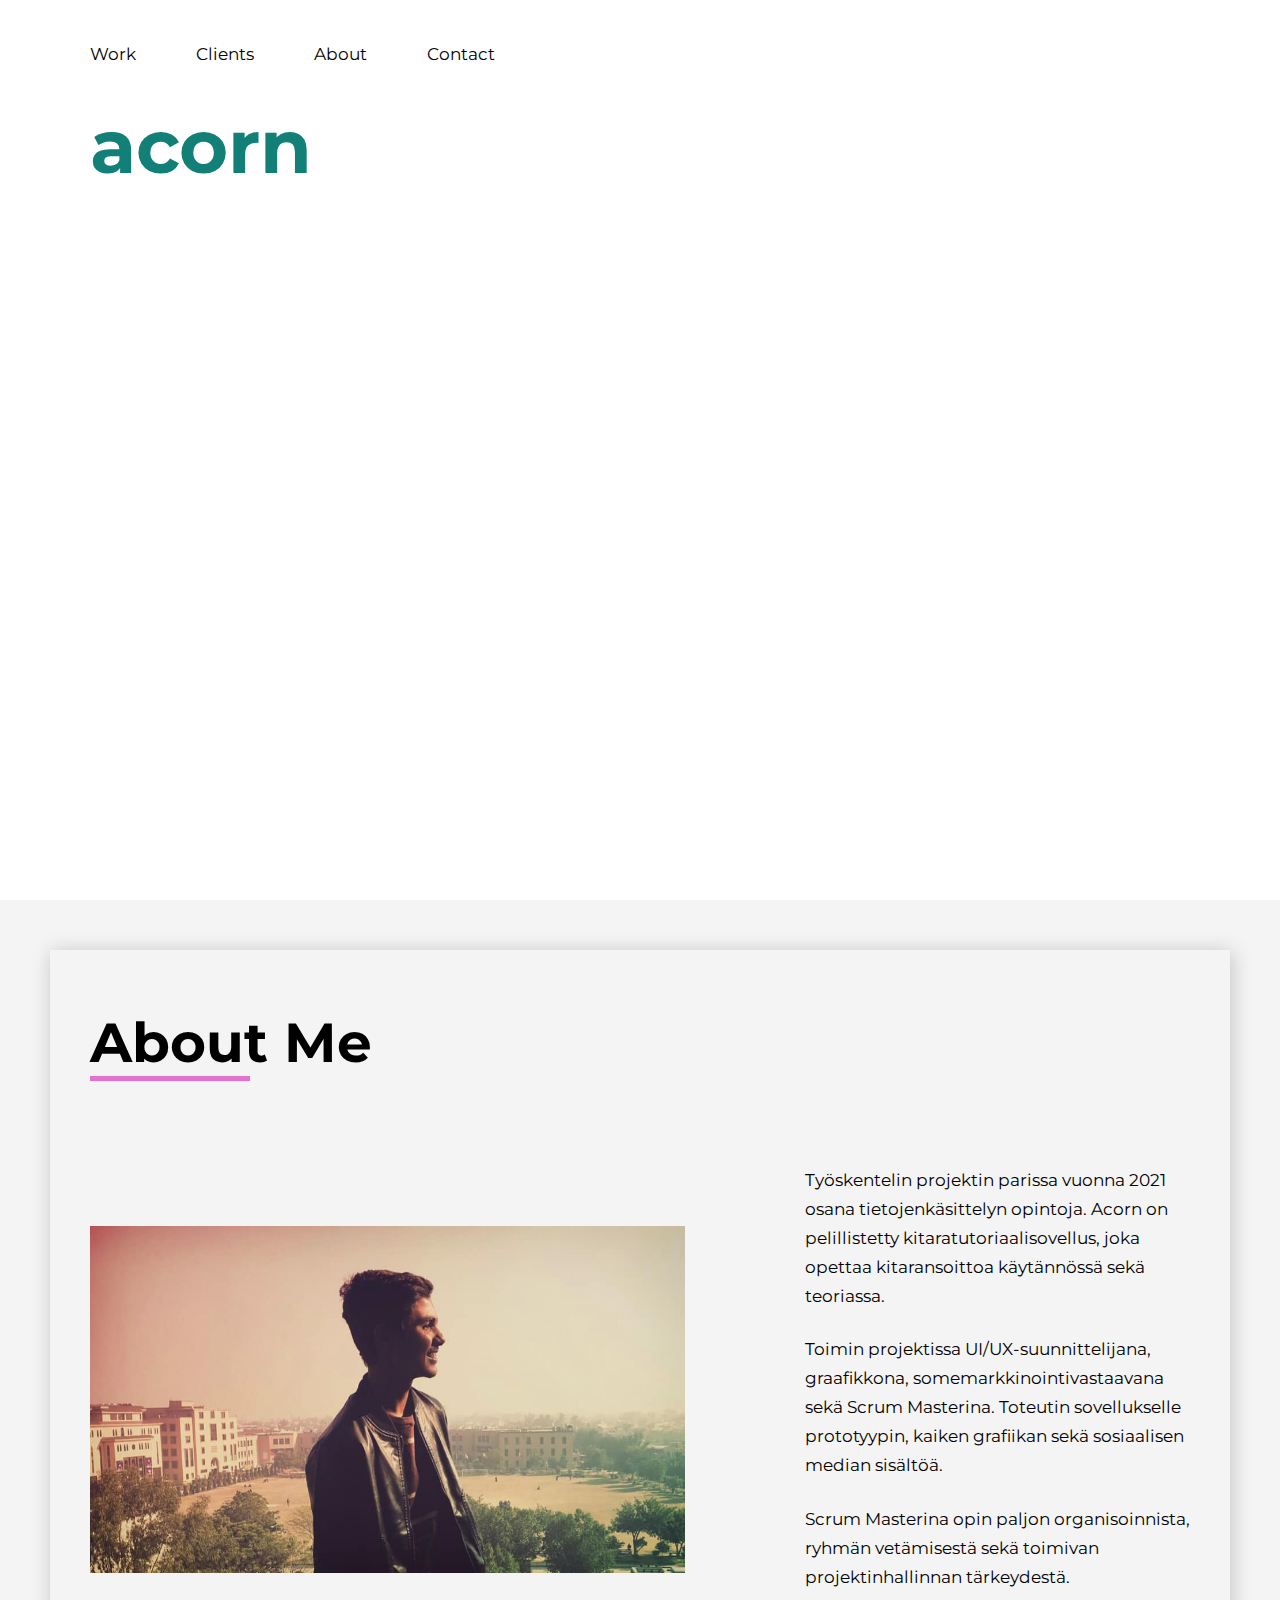
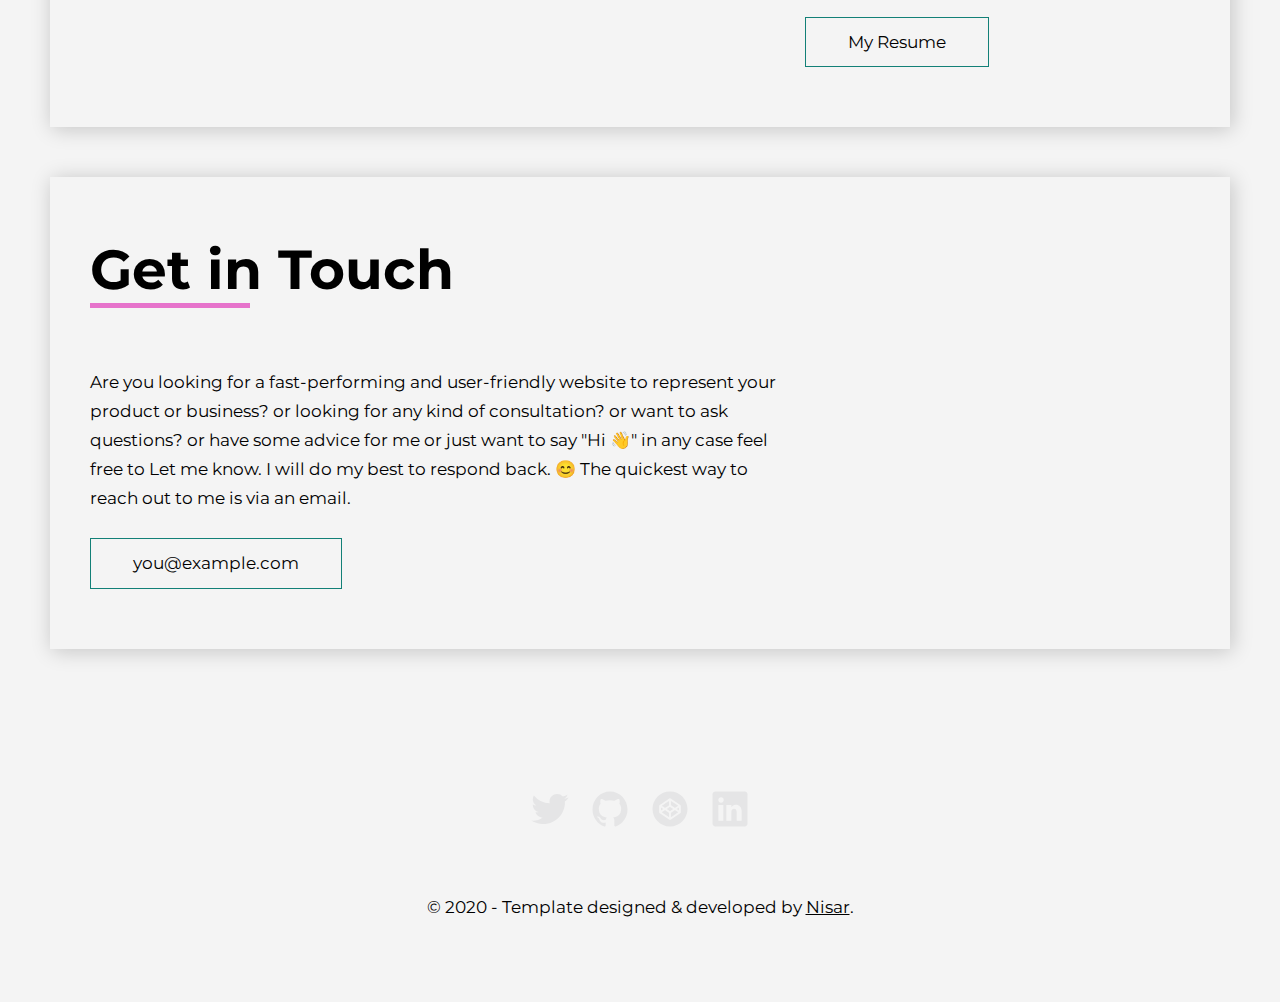
==== acorn.html @ c2f9d748 "portfolio" ====
<!-- 
  Hello 😊.

  This template is designed and developed by Nisar Hassan Naqvi
  for anyone to use for free or customize the way they like.

  Github Repo: https://github.com/nisarhassan12/portfolio-template/
  My Website: https://nisar.dev

  For business & inquires, contact me => syednisarhassan12@gmail.com
-->

<!--
  Follow the instructions written in comments to create your stunning portfolio
-->

<!DOCTYPE html>
<html lang="en">

<head>
  <meta charset="UTF-8" />
  <meta name="viewport" content="width=device-width, initial-scale=1.0" />
  <link rel="shortcut icon" type="image/png" href="./images/favicon.png" />
  <link rel="preconnect" href="https://fonts.googleapis.com">
<link rel="preconnect" href="https://fonts.gstatic.com" crossorigin>
<link href="https://fonts.googleapis.com/css2?family=Montserrat:ital,wght@0,100..900;1,100..900&display=swap" rel="stylesheet">

  <!-- Put your site title here -->
  <title>
    Hanne Lehtinen | ui/ux <br> graphic designer
  </title>

  <meta name="description" content="Add small description of yourslef.">
  <!-- Add some coding keywords below, Ex: (React, CSS etc) -->
  <meta name="keywords" content="Put your name, skills and some coding keywords" />
  <link rel="stylesheet" href="index.css" />
</head>

<body>

  <!-- ***** Header ***** -->

  <header class="header" role="banner" id="top">
    <div class="row">
      <nav class="nav" role="navigation">
        <ul class="nav__items">
          <li class="nav__item"><a href="#work" class="nav__link">Work</a></li>
          <li class="nav__item"><a href="#clients" class="nav__link">Clients</a></li>
          <li class="nav__item">
            <a href="#about" class="nav__link">About</a>
          </li>
          <li class="nav__item">
            <a href="#contact" class="nav__link">Contact</a>
          </li>
        </ul>
      </nav>
    </div>
    <div class="header__text-box row">
      <div class="header__text">
        <h1 class="heading-primary">
          <span>acorn</span>
        </h1>
      </div>
    </div>
  </header>

  <main role="main">
    <!-- ***** About ***** -->

    <section class="about" id="about">
      <div class="row">
        <h2>About Me</h2>
        <div class="about__content">
          <div class="about__text">
            <!-- Replace the below paragraph with info about yourself -->
            <p>Työskentelin projektin parissa vuonna 2021 osana tietojenkäsittelyn opintoja. Acorn on pelillistetty kitaratutoriaalisovellus, joka opettaa kitaransoittoa käytännössä sekä teoriassa. </p>
<p>
  Toimin projektissa UI/UX-suunnittelijana, graafikkona, somemarkkinointivastaavana sekä Scrum Masterina. Toteutin sovellukselle prototyypin, kaiken grafiikan sekä sosiaalisen median sisältöä.

</p>
              <p>
              Scrum Masterina opin paljon organisoinnista, ryhmän vetämisestä sekä toimivan projektinhallinnan tärkeydestä. </p>
            <!-- Provide a link to your resume -->
            <a href="#" class="btn">My Resume</a>
          </div>

          <div class="about__photo-container">
            <!-- Add a nice photo of yourself -->
            <img class="about__photo" src="./images/syed-ali-hussnain.jpg" alt="" />
          </div>
        </div>
      </div>
    </section>
  </main>

  <!-- ***** Contact ***** -->

  <section class="contact" id="contact">
    <div class="row">
      <h2>Get in Touch</h2>
      <div class="contact__info">
        <p>
          Are you looking for a fast-performing and user-friendly website to
          represent your product or business? or looking for any kind of
          consultation? or want to ask questions? or have some advice for me
          or just want to say "Hi 👋" in any case feel free to Let me know. I
          will do my best to respond back. 😊 The quickest way to reach out to
          me is via an email.
        </p>
        <!-- Replace the email with yours -->
        <a href="mailto:you@example.com" class="btn">you@example.com</a>
      </div>
    </div>
  </section>

  <!-- ***** Footer ***** -->

  <footer role="contentinfo" class="footer">
    <div class="row">
      <!-- Update the links to point to your accounts -->
      <ul class="footer__social-links">
        <li class="footer__social-link-item">
          <a href="https://twitter.com/nisarhassan12/" title="Link to Twitter Profile">
            <img src="./images/twitter.svg" class="footer__social-image" alt="Twitter">
          </a>
        </li>
        <li class="footer__social-link-item">
          <a href="https://github.com/nisarhassan12/" title="Link to Github Profile">
            <img src="./images/github.svg" class="footer__social-image" alt="Github">
          </a>
        </li>
        <li class="footer__social-link-item">
          <a href="https://codepen.io/nisar_hassan" title="Link to Codepen Profile">
            <img src="./images/codepen.svg" class="footer__social-image" alt="Codepen">
          </a>
        </li>
        <li class="footer__social-link-item">
          <a href=https://www.linkedin.com/in/nisar-hassan-naqvi-413466199/">
            <img src="./images/linkedin.svg" title="Link to Linkedin Profile" class="footer__social-image" alt="Linkedin">
          </a>
        </li>
      </ul>

      <!-- If you give me some credit by keeping the below paragraph, will be huge for me 😊 Thanks. -->
      <p>
        &copy; 2020 - Template designed & developed by <a href="https://nisar.dev" class="link">Nisar</a>.
      </p>
      <div class="footer__github-buttons">
        <iframe
          src="https://ghbtns.com/github-btn.html?user=nisarhassan12&repo=portfolio-template&type=watch&count=true"
          frameborder="0" scrolling="0" width="170" height="20" title="Watch Portfolio Template on GitHub">
        </iframe>
      </div>
    </div>
  </footer>

  <a href="#top" class="back-to-top" title="Back to Top">
    <img src="./images/arrow-up.svg" alt="Back to Top" class="back-to-top__image"/>
  </a>
  <script src="./index.js"></script>
</body>

</html>
---- index.css ----
/**
 * ---------------------------------------
 *
 * @format
 */

/* ----- Basic Setup ----- */
/* --------------------------------------- */

* {
  margin: 0;
  padding: 0;
  box-sizing: inherit;
}

:root {
  --font-size-small: 1.7em;
  --font-size-normal: 2.2rem;
  --font-size-medium: 2.8rem;
  --font-size-medium-1: 3.6rem;
  --font-size-large: 5.5rem;
  --font-size-huge: 7.5rem;
  --font-stack: "Montserrat", sans-serif;
  --line-height-normal: 1.7;
  --line-height-small: 1.2;
  --black: #000;
  --pink: #e673cb;
  --green: #128077;
  --white: #ffffff;
  --white-1: #f2f2f2da;
  --container-max-width: 1180px;
  --container-normal-width: 800px;
  --container-medium-width: 700px;
  --container-small-width: 500px;
  --gutter-huge: 12rem;
  --gutter-medium: 6rem;
  --gutter-normal: 3rem;
  --gutter-small-1: 2.5rem;
  --gutter-small: 2rem;
  --border-light: 1px solid rgb(36, 35, 35);
}

html {
  font-size: 62.5%; /* (16/10)*100 = 62.5% => 1rem = 10px */
  box-sizing: border-box;
  scroll-behavior: smooth;
}

@media (max-width: 1000px) {
  html {
    font-size: 52%;
  }
}

body {
  font-size: var(--font-size-small);
  font-family: var(--font-stack);
  font-weight: 400;
  color: var(--black);
  line-height: var(--line-height-normal);
  background: var(--white-1);
  overflow-x: hidden;
}

.row {
  max-width: var(--container-max-width);
  margin: 0 auto;
}

section {
  padding: var(--gutter-medium) 0;
  /*  border-bottom: var(--border-light);*/
  margin: 5rem;
  box-shadow: 2px 2px 20px rgba(0, 0, 0, 0.201);
}

img {
  object-fit: contain;
  max-width: 100%;
}

@media (max-width: 1340px) {
  .row {
    max-width: 1100px;
  }
}

@media (max-width: 1240px) {
  .row {
    padding: 0 var(--gutter-medium);
  }
}

@media (max-width: 600px) {
  .row {
    padding: 0 var(--gutter-normal);
  }
  section {
    margin: 0;
  }
}

@media (max-width: 600px) {
  .row {
    padding: 0 var(--gutter-small);
  }
}

/* --------------------------------------- */
/* ----- Headlines and Paragraphs ----- */
/* --------------------------------------- */

h1,
h2,
h3,
h4 {
  font-family: "Montserrat", sans-serif;
  font-weight: 700;
  line-height: var(--line-height-small);
  color: var(--black);
}

.heading-primary {
  line-height: 1;
  font-size: var(--font-size-huge);
  color: var(--green);
}

@media (max-width: 900px) {
  .heading-primary {
    font-size: 6.5rem;
  }
}

h2 {
  font-size: var(--font-size-large);
  margin-bottom: var(--gutter-medium);
}

h2::after {
  content: "";
  display: block;
  height: 5px;
  width: 16rem;
  background: var(--pink);
  margin: 0;
}

h3 {
  font-size: var(--font-size-medium-1);
  margin-bottom: var(--gutter-small);
}

@media (max-width: 500px) {
  .heading-primary {
    font-size: var(--font-size-large);
  }

  h2 {
    font-size: var(--font-size-medium-1);
  }

  h3 {
    font-size: var(--font-size-medium);
  }
}

p {
  margin: var(--gutter-small-1) 0;
}

@media (max-width: 900px) {
  p {
    max-width: var(--container-small-width);
  }
}

/* --------------------------------------- */
/* ----- Buttons and Links ----- */
/* --------------------------------------- */

a {
  color: var(--black);
  font-weight: 400;
  font-family: "Montserrat", sans-serif;
  transition: all 0.2s;
  outline: 2px solid transparent;
}

::-moz-focus-inner {
  border: 0;
}

button:focus,
a:focus {
  outline: 2px solid var(--pink);
}

body:not(.user-is-tabbing) button:focus,
body:not(.user-is-tabbing) a:focus {
  outline: none;
}

.link:hover {
  color: var(--pink);
}

.btn {
  position: relative;
  display: inline-block;
  padding: 1rem 4.2rem;
  text-decoration: none;
  color: inherit;
  border: 1px solid var(--green);
  font-weight: 400;
}

.btn:focus {
  outline: none;
}

.btn::after {
  content: "";
  display: block;
  position: absolute;
  top: 0;
  left: 0;
  right: 100%;
  background: var(--white);
  height: 100%;
  z-index: -1;
  transition: all 0.2s cubic-bezier(1, 0.68, 0.16, 0.9);
}

.btn:hover::after,
.btn:focus::after {
  right: 0;
  background: var(--green);
}

.btn--pink {
  background: var(--green);
  transition: all 0.2s;
}

.btn--pink::after {
  display: none;
}

.btn--pink:hover,
.btn--pink:focus {
  background: transparent;
}

.link__text {
  position: relative;
  display: inline-block;
  padding: 0.6rem;
  color: inherit;
  text-decoration: none;
  border-bottom: 1px solid var(--pink);
  transition: all 0.2s;
}

.link__text::after {
  content: "";
  display: block;
  position: absolute;
  top: 0;
  left: 0;
  right: 100%;
  background: var(--white);
  height: 100%;
  z-index: -1;
  transition: all 0.2s cubic-bezier(1, 0.68, 0.16, 0.9);
}

.link__text:focus {
  outline: none;
}

.link__text:hover::after,
.link__text:focus:after {
  right: 0;
  background: var(--pink);
}

.link__text span {
  padding-left: 1rem;
  font-family: sans-serif;
}

/* ----- Back to Top ----- */

.back-to-top {
  position: fixed;
  bottom: 4rem;
  right: 4rem;
  display: flex;
  justify-content: center;
  align-items: center;
  height: 5.5rem;
  width: 5.5rem;
  background-color: var(--pink);
  border-radius: 50%;
  z-index: 10;
  visibility: hidden;
  transition: all 0.4s;
}

.back-to-top__image {
  height: 70%;
}

@media (max-width: 900px) {
  .back-to-top {
    right: 2rem;
  }
}

@media (max-width: 500px) {
  .back-to-top {
    right: 1rem;
  }
}

/* --------------------------------------- */
/* ----- Navigation ----- */
/* --------------------------------------- */

.nav {
  display: flex;
  justify-content: space-between;
  padding: var(--gutter-normal) 0;
  flex-wrap: wrap;
}

.nav__items {
  display: flex;
  list-style: none;
  justify-content: flex-end;
}

.nav__item:not(:last-child) {
  margin-right: var(--gutter-medium);
}

.nav__logo {
  position: relative;
  display: inline-block;
  padding: 1rem 0;
  text-decoration: none;
  color: inherit;
}

.nav__bold {
  font-weight: 800;
}

@media (max-width: 500px) {
  .nav {
    justify-content: center;
  }
}

@media (max-width: 400px) {
  .nav__item:not(:last-child) {
    margin-right: var(--gutter-normal);
  }
}

@media (max-width: 300px) {
  .nav {
    font-size: var(--font-size-small);
  }
}

.nav__link {
  position: relative;
  display: inline-block;
  padding: 1rem 0;
  text-decoration: none;
  color: inherit;
  transition: all 0.2s;
}

.nav__link::after {
  content: "";
  position: absolute;
  bottom: 0;
  left: 0;
  right: 100%;
  display: inline-block;
  height: 1rem;
  background: var(--white);
  transition: all 0.25s cubic-bezier(1, 0.68, 0.16, 0.9);
}

.nav__link:hover {
  color: var(--pink);
}

.nav__link:hover::after {
  right: 0;
  height: 2px;
  background: var(--pink);
}

/* --------------------------------------- */
/* ----- Header ----- */
/* --------------------------------------- */

.header {
  background: var(--white);
  height: 100vh;
  background-size: cover;
  background-position: center;
  background-attachment: fixed;
}

.hero {
  display: flex;
  align-items: center;
  text-align: right;
}

.hero__text {
  flex: 0 0 60%;
  line-height: var(--line-height-small);
  margin: 0;
}

.hero .title {
  margin: 0;
  font-style: italic;
  font-size: var(--font-size-normal);
}

.hero__text p {
  max-width: 450px;
  justify-self: end;
}

.hero__image-box {
  text-align: center;
  flex: 1;
  margin: 5rem;
  width: 100%;
}

.hero img {
  border-radius: 100%;
  filter: grayscale(50%);
  transition: all 0.8s ease;
}

.hero__image:hover {
  filter: grayscale(20%);
  transform: scale(1.05);
}

.hero__image-box a {
  margin-top: 2rem;
}
@media (max-width: 700px) {
  .hero {
    align-items: flex-end;
    flex-direction: column;
    margin: 6rem auto;
  }
  .hero .hero__image {
    visibility: hidden;
    height: 0;
  }
  .hero .hero__image-box {
    text-align: end;
    margin: 0;
  }
}

/* --------------------------------------- */
/* ----- Projektit ----- */
/* --------------------------------------- */

.project__box {
  display: flex;
  align-items: center;
}

@media (max-width: 900px) {
  .project__box {
    align-items: initial;
    flex-direction: column-reverse;
  }
}

.project__box:not(:last-child) {
  margin-bottom: 15rem;
}

@media (max-width: 500px) {
  .project__box:not(:last-child) {
    margin-bottom: 10rem;
  }
}

.project__links {
  display: flex;
  align-items: center;
}

.project__text {
  flex: 0 0 60%;
}

.project__text .title {
  line-height: var(--line-height-small);
  font-weight: 600;
}

#number {
  color: var(--green);
  font-weight: 600;
}

.project__list {
  /* list-style-type: square; */
  list-style-position: inside;
  margin-bottom: var(--gutter-normal);
}

.project__code {
  display: block;
  height: 3rem;
  margin-left: var(--gutter-normal);
  transition: all 0.3s;
}

.project__image-box {
  margin-bottom: var(--gutter-normal);
  transition: all 0.5s;
}

.project__code:hover,
.project__image-box:hover {
  transform: scale(1.1);
}

@media (min-width: 901px) {
  .project__image-box {
    flex: 1;
    margin: 0 0 0 10rem;
  }
}

@media (max-width: 900px) {
  .project__code {
    height: 4rem;
  }
}

/* --------------------------------------- */
/* ----- School & project ----- */
/* --------------------------------------- */

.design {
  display: flex;
  align-items: center;
  justify-content: center;
}

.timeline {
  width: 90%;
  height: auto;
  max-width: 1000px;
  margin: 0 auto;
  display: flex;
  flex-direction: column;
}

.timeline-content {
  color: var(--black);
  padding: 0rem 2rem;
  transition: 0.4s ease;
  overflow-wrap: break-word !important;
  margin: 0;
  line-height: var(--line-height-small);
}
.timeline .left {
  text-align: end;
}
.timeline-content h3 {
  color: var(--green);
  margin: 1rem 0;
}
.timeline p {
  margin: 0;
}

.timeline .title {
  font-weight: 600;
}

.timeline-component {
  margin: 0px;
}

@media screen and (min-width: 768px) {
  .timeline {
    display: grid;
    grid-template-columns: 1fr 3px 1fr;
  }
  .timeline-middle {
    position: relative;
    background-image: linear-gradient(45deg, var(--pink), #d17191);
    width: 3px;
    height: 100%;
  }
  .main-middle {
    opacity: 0;
  }
  .timeline-circle {
    position: absolute;
    top: 0;
    left: 50%;
    width: 15px;
    height: 15px;
    border-radius: 50%;
    background-image: linear-gradient(45deg, var(--pink), #d17191);
    -webkit-transform: translateX(-50%);
    transform: translateX(-50%);
  }
}

/* --------------------------------------- */
/* ----- Clients ----- */
/* --------------------------------------- */

.client__logos {
  display: flex;
  justify-content: space-between;
  filter: invert(100%) grayscale(100%) opacity(0.8);
}

.client__logo {
  height: 6.5rem;
  max-width: 18rem;
}

@media (max-width: 1240px) {
  .client__logos {
    overflow-x: scroll;
    padding: var(--gutter-normal);
  }

  .client__logo:not(:last-of-type) {
    margin-right: var(--gutter-medium);
  }
}

/* --------------------------------------- */
/* ----- About ----- */
/* --------------------------------------- */

.about__content {
  display: flex;
  flex-direction: row-reverse;
  align-items: center;
}

@media (max-width: 900px) {
  .about__content {
    flex-direction: column-reverse;
    align-items: initial;
  }
}

.about__photo-container {
  margin-bottom: var(--gutter-normal);
}

@media (min-width: 901px) {
  .about__text {
    flex: 0 0 35%;
  }

  .about__photo-container {
    flex: 1;
    margin: 0 var(--gutter-huge) 0 0;
  }
}

/* --------------------------------------- */
/* ----- Contact ----- */
/* --------------------------------------- */

.contact__info {
  max-width: var(--container-medium-width);
}

/* --------------------------------------- */
/* ----- Footer ----- */
/* --------------------------------------- */

.footer {
  text-align: center;
  padding: var(--gutter-medium) 0 var(--gutter-normal);
}

.footer__social-links {
  display: flex;
  justify-content: center;
  padding: var(--gutter-normal) 0;
  list-style: none;
}

.footer__social-link-item:not(:last-of-type) {
  margin-right: var(--gutter-small);
}

.footer__social-image {
  height: 4rem;
}

.footer__github-buttons {
  display: flex;
  justify-content: center;
}

.footer__github-buttons iframe {
  height: 2.5rem;
  width: 84px;
  transform: translateY(3px);
}

@media (max-width: 500px) {
  .footer {
    padding: var(--gutter-medium) 0;
  }
}
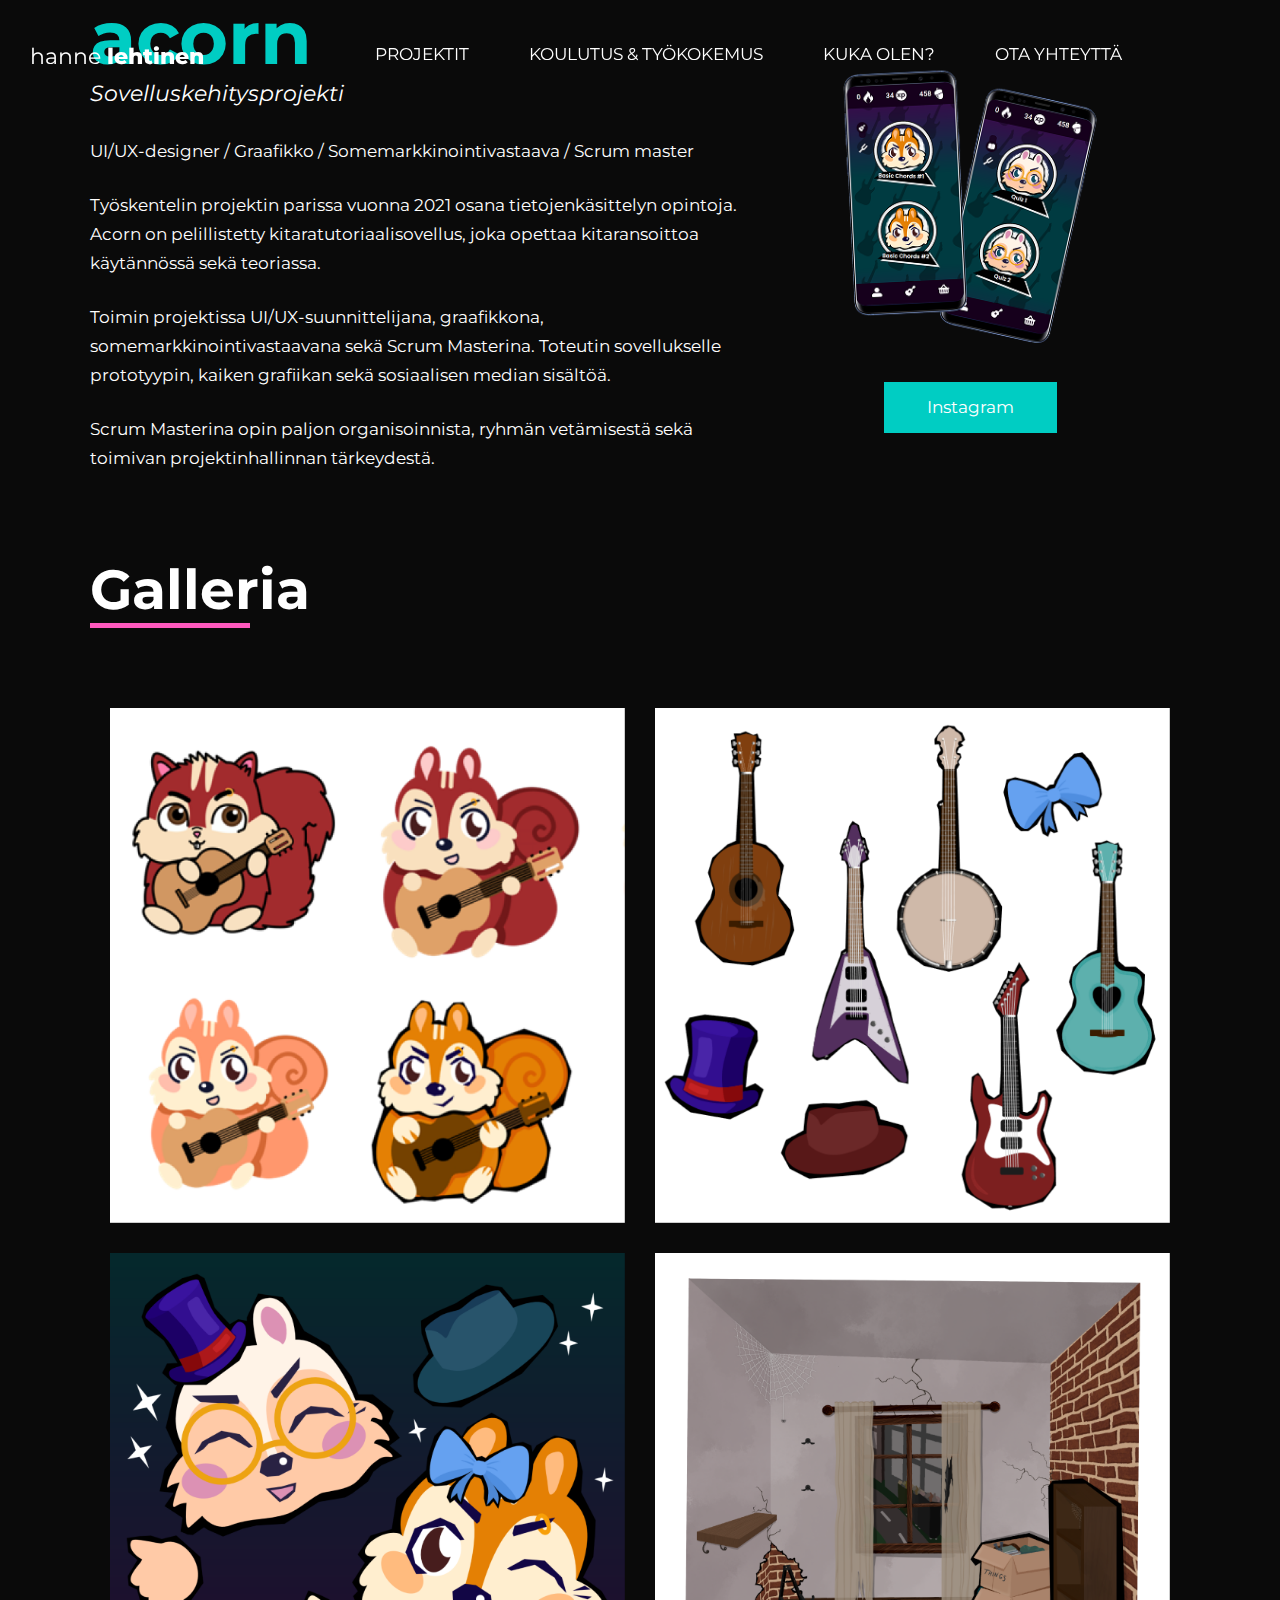
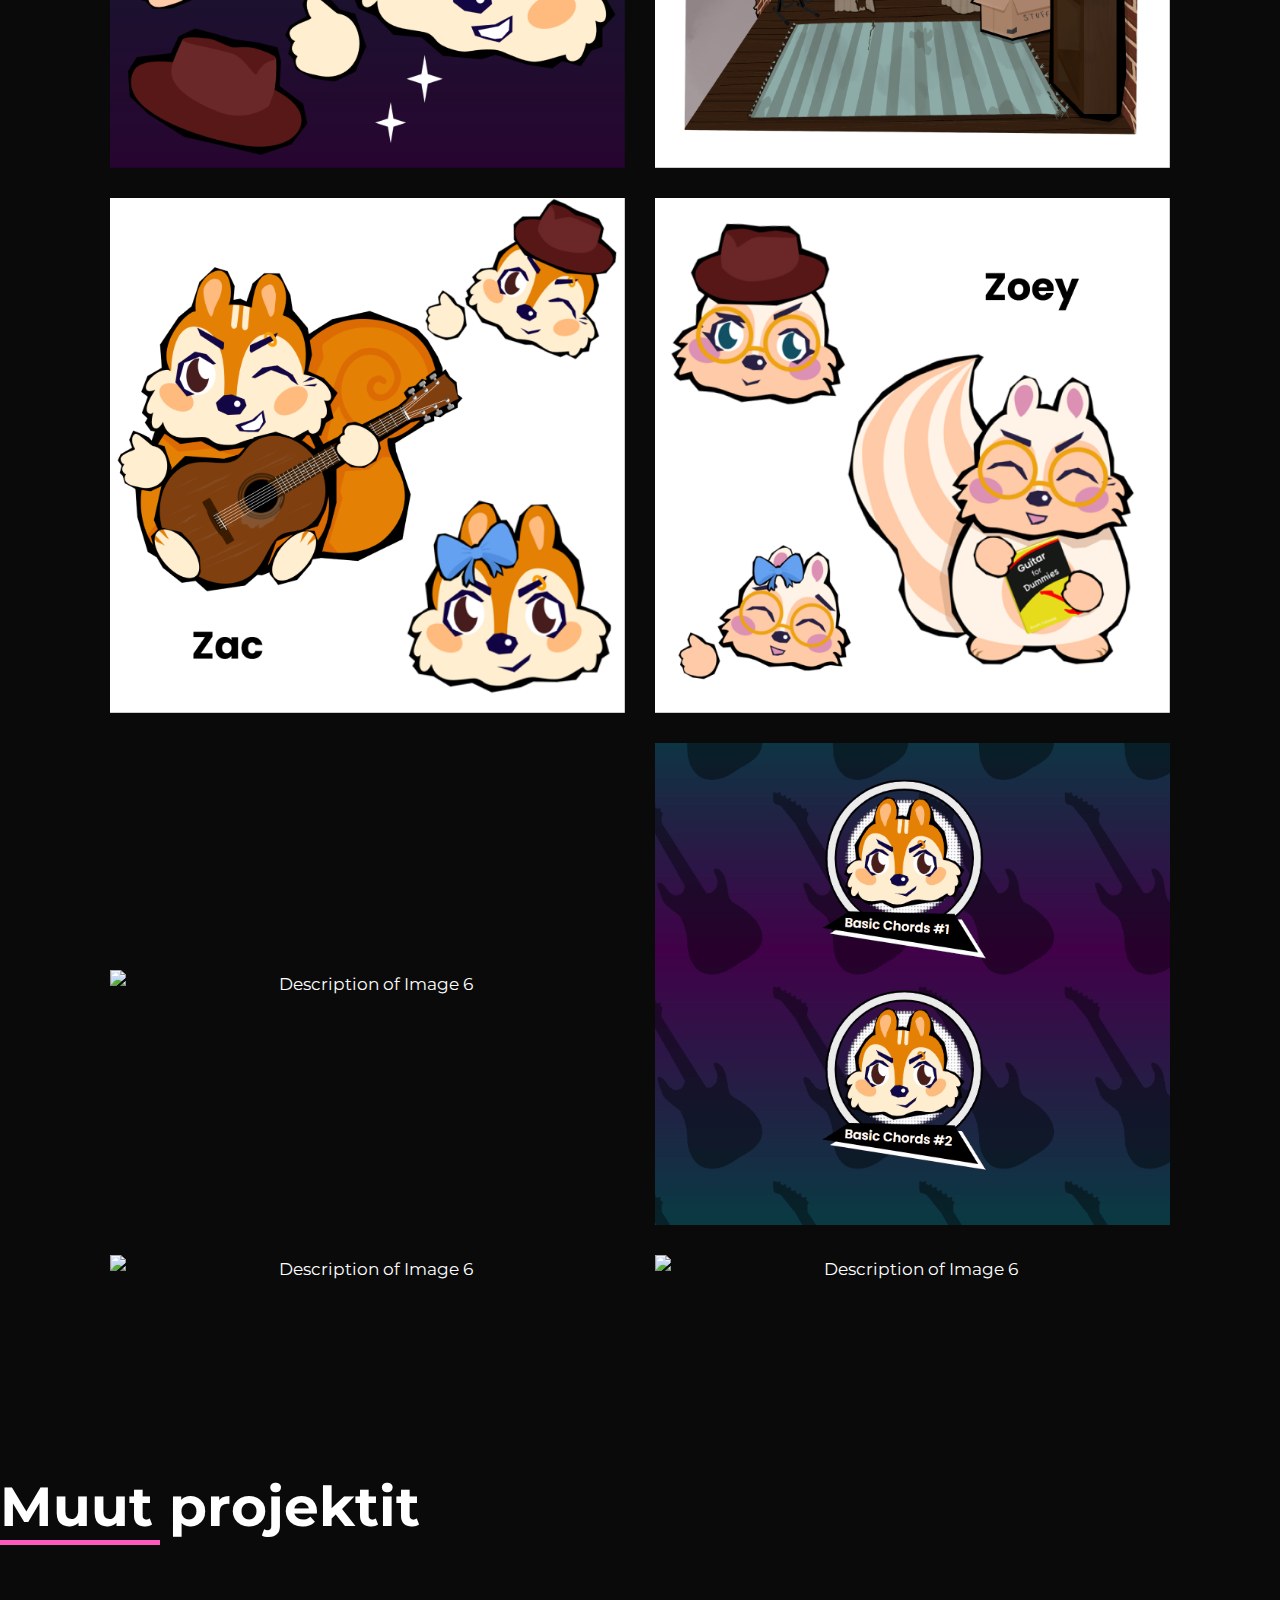
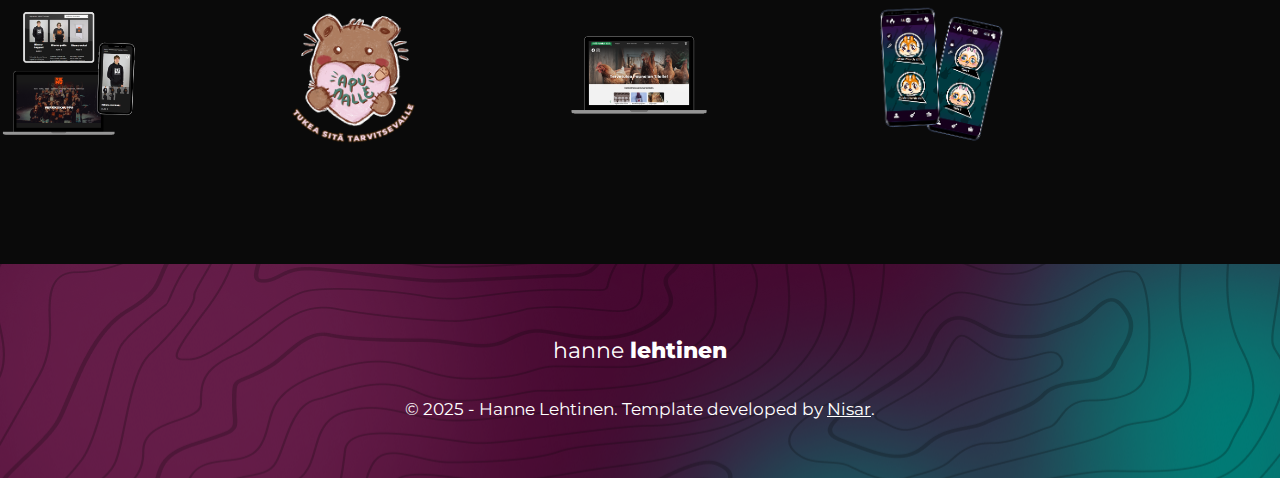
==== commit 1482389e: "messed up navi" ====
--- a/acorn.html
+++ b/acorn.html
@@ -1,19 +1,3 @@
-<!-- 
-  Hello 😊.
-
-  This template is designed and developed by Nisar Hassan Naqvi
-  for anyone to use for free or customize the way they like.
-
-  Github Repo: https://github.com/nisarhassan12/portfolio-template/
-  My Website: https://nisar.dev
-
-  For business & inquires, contact me => syednisarhassan12@gmail.com
--->
-
-<!--
-  Follow the instructions written in comments to create your stunning portfolio
--->
-
 <!DOCTYPE html>
 <html lang="en">
 
@@ -22,12 +6,12 @@
   <meta name="viewport" content="width=device-width, initial-scale=1.0" />
   <link rel="shortcut icon" type="image/png" href="./images/favicon.png" />
   <link rel="preconnect" href="https://fonts.googleapis.com">
-<link rel="preconnect" href="https://fonts.gstatic.com" crossorigin>
-<link href="https://fonts.googleapis.com/css2?family=Montserrat:ital,wght@0,100..900;1,100..900&display=swap" rel="stylesheet">
+  <link rel="preconnect" href="https://fonts.gstatic.com" crossorigin>
+  <link href="https://fonts.googleapis.com/css2?family=Montserrat:ital,wght@0,100..900;1,100..900&display=swap"
+    rel="stylesheet">
 
-  <!-- Put your site title here -->
   <title>
-    Hanne Lehtinen | ui/ux <br> graphic designer
+    Hanne Lehtinen | Designer
   </title>
 
   <meta name="description" content="Add small description of yourslef.">
@@ -39,123 +23,105 @@
 <body>
 
   <!-- ***** Header ***** -->
+  <header class="header" role="banner" id="top">
+    <nav class="nav" role="navigation">
+      <a href="/index.html" class="nav__logo">hanne <span class="nav__bold">lehtinen</span></a>
+      <ul class="nav__items">
+        <li class="nav__item"><a href="/#projektit" class="nav__link">Projektit</a></li>
+        <li class="nav__item"><a href="/#koulutustyökokemus" class="nav__link">Koulutus & Työkokemus</a></li>
+        <li class="nav__item"><a href="/#about" class="nav__link">Kuka olen?</a></li>
+        <li class="nav__item"><a href="/#contact" class="nav__link">Ota yhteyttä</a></li>
+      </ul>
 
-  <header class="header" role="banner" id="top">
-    <div class="row">
-      <nav class="nav" role="navigation">
-        <ul class="nav__items">
-          <li class="nav__item"><a href="#work" class="nav__link">Work</a></li>
-          <li class="nav__item"><a href="#clients" class="nav__link">Clients</a></li>
-          <li class="nav__item">
-            <a href="#about" class="nav__link">About</a>
-          </li>
-          <li class="nav__item">
-            <a href="#contact" class="nav__link">Contact</a>
-          </li>
-        </ul>
-      </nav>
-    </div>
-    <div class="header__text-box row">
-      <div class="header__text">
-        <h1 class="heading-primary">
-          <span>acorn</span>
-        </h1>
+    </nav>
+       <div class="row">
+      <div class="hero">
+        <div class="project__page">
+          <h1 class="heading-primary">
+            acorn
+          </h1>
+          <p class="title">Sovelluskehitysprojekti</p>
+          <p> UI/UX-designer / Graafikko / Somemarkkinointivastaava / Scrum master
+          </p>
+          <p>
+            Työskentelin projektin parissa vuonna 2021 osana tietojenkäsittelyn opintoja. Acorn on pelillistetty kitaratutoriaalisovellus, joka opettaa kitaransoittoa käytännössä sekä teoriassa. </p> <p>
+Toimin projektissa UI/UX-suunnittelijana, graafikkona, somemarkkinointivastaavana sekä Scrum Masterina. Toteutin sovellukselle prototyypin, kaiken grafiikan sekä sosiaalisen median sisältöä. </p> <p>
+Scrum Masterina opin paljon organisoinnista, ryhmän vetämisestä sekä toimivan projektinhallinnan tärkeydestä.
+            </p>
+          </p>
+        </div>
+
+        <div class="hero__image-box">
+          <img src="./images/acorn.png" class="hero__image" alt="hanne lehtinen" />
+          <a href="https://www.instagram.com/acorn_tc/" class="btn btn--pink">Instagram</a>
+        </div>
       </div>
-    </div>
   </header>
 
-  <main role="main">
-    <!-- ***** About ***** -->
+  <section class="row">
+  <h2>Galleria</h2>
+    <div class="gallery">
+      <img src="../images/projektit/acorn_evoluutio.png" alt="Description of Image 1" class="gallery-item">
+      <img src="../images/projektit/acorn_items.png" alt="Description of Image 2" class="gallery-item">
+      <img src="../images/projektit/acorn_kuva.png" alt="Description of Image 3" class="gallery-item">
+      <img src="../images/projektit/acorn_treenikämppä.png" alt="Description of Image 4" class="gallery-item">
+      <img src="../images/projektit/zac_acorn.png" alt="Description of Image 5" class="gallery-item">
+      <img src="../images/projektit/zoey_acorn.png" alt="Description of Image 6" class="gallery-item">
+      <img src="images/projektit/f77dd7_0966142c312342219686e00fd9ad509f~mv2.gif" alt="Description of Image 6" class="gallery-item">
+      <img src="images/projektit/f77dd7_9d88d7adde714a078cfa823b61c14d85~mv2.gif" alt="Description of Image 6" class="gallery-item">
+      <img src="images/projektit/f77dd7_d3106f875c5c452ca68cef33a309909b~mv2.gif" alt="Description of Image 6" class="gallery-item">
+      <img src="images/projektit/f77dd7_f1fda0690eb041769f5d2dd130af02f3~mv2.gif" alt="Description of Image 6" class="gallery-item">
+  </div>
 
-    <section class="about" id="about">
-      <div class="row">
-        <h2>About Me</h2>
-        <div class="about__content">
-          <div class="about__text">
-            <!-- Replace the below paragraph with info about yourself -->
-            <p>Työskentelin projektin parissa vuonna 2021 osana tietojenkäsittelyn opintoja. Acorn on pelillistetty kitaratutoriaalisovellus, joka opettaa kitaransoittoa käytännössä sekä teoriassa. </p>
-<p>
-  Toimin projektissa UI/UX-suunnittelijana, graafikkona, somemarkkinointivastaavana sekä Scrum Masterina. Toteutin sovellukselle prototyypin, kaiken grafiikan sekä sosiaalisen median sisältöä.
+  <div id="lightbox" class="lightbox">
+      <div class="arrow left-arrow">&#10094</div>
+<div class="arrow right-arrow">&#10095</div>
+      <span class="close">&times;</span>
+      <div class="lightbox-inner">
+             <img class="lightbox-content" id="lightbox-img">
+      <div id="caption"></div> 
+      </div>
 
-</p>
-              <p>
-              Scrum Masterina opin paljon organisoinnista, ryhmän vetämisestä sekä toimivan projektinhallinnan tärkeydestä. </p>
-            <!-- Provide a link to your resume -->
-            <a href="#" class="btn">My Resume</a>
-          </div>
-
-          <div class="about__photo-container">
-            <!-- Add a nice photo of yourself -->
-            <img class="about__photo" src="./images/syed-ali-hussnain.jpg" alt="" />
-          </div>
-        </div>
-      </div>
-    </section>
-  </main>
-
-  <!-- ***** Contact ***** -->
-
-  <section class="contact" id="contact">
-    <div class="row">
-      <h2>Get in Touch</h2>
-      <div class="contact__info">
-        <p>
-          Are you looking for a fast-performing and user-friendly website to
-          represent your product or business? or looking for any kind of
-          consultation? or want to ask questions? or have some advice for me
-          or just want to say "Hi 👋" in any case feel free to Let me know. I
-          will do my best to respond back. 😊 The quickest way to reach out to
-          me is via an email.
-        </p>
-        <!-- Replace the email with yours -->
-        <a href="mailto:you@example.com" class="btn">you@example.com</a>
-      </div>
     </div>
   </section>
+
+        <!-- ***** Muut projektit ***** -->
+
+        <section class="other__projects" id="other__project">
+          <div class="row">
+            <h2>Muut projektit</h2>
+            <div class="project__logos">
+              <!-- Add logos of the projects or companies you'have projected with. -->
+               <a href="/riemuverkkokauppa.html">              <img src="./images/riemuverkkokauppa.png" class="project__logo" alt="Company 2" />
+               </a>
+               <a href="/apunalle.html">              
+                <img src="./images/apunalle.png" class="project__logo" alt="Company 3" />
+               </a>
+               <a href="/paunolantila.html">
+              <img src="./images/paunolantila.png" class="project__logo" alt="Company 1" />
+               </a>
+               <a href="/acorn.html">
+                <img src="./images/acorn.png" class="project__logo" alt="Company 1" />
+              </a>
+            </div>
+          </div>
+        </section>
+
 
   <!-- ***** Footer ***** -->
 
   <footer role="contentinfo" class="footer">
     <div class="row">
-      <!-- Update the links to point to your accounts -->
-      <ul class="footer__social-links">
-        <li class="footer__social-link-item">
-          <a href="https://twitter.com/nisarhassan12/" title="Link to Twitter Profile">
-            <img src="./images/twitter.svg" class="footer__social-image" alt="Twitter">
-          </a>
-        </li>
-        <li class="footer__social-link-item">
-          <a href="https://github.com/nisarhassan12/" title="Link to Github Profile">
-            <img src="./images/github.svg" class="footer__social-image" alt="Github">
-          </a>
-        </li>
-        <li class="footer__social-link-item">
-          <a href="https://codepen.io/nisar_hassan" title="Link to Codepen Profile">
-            <img src="./images/codepen.svg" class="footer__social-image" alt="Codepen">
-          </a>
-        </li>
-        <li class="footer__social-link-item">
-          <a href=https://www.linkedin.com/in/nisar-hassan-naqvi-413466199/">
-            <img src="./images/linkedin.svg" title="Link to Linkedin Profile" class="footer__social-image" alt="Linkedin">
-          </a>
-        </li>
-      </ul>
-
+        <a href="index.html" class="nav__logo">hanne <span class="nav__bold">lehtinen</span></a>
       <!-- If you give me some credit by keeping the below paragraph, will be huge for me 😊 Thanks. -->
       <p>
-        &copy; 2020 - Template designed & developed by <a href="https://nisar.dev" class="link">Nisar</a>.
+        &copy; 2025 - Hanne Lehtinen. Template developed by <a href="https://nisar.dev" class="link">Nisar</a>.
       </p>
-      <div class="footer__github-buttons">
-        <iframe
-          src="https://ghbtns.com/github-btn.html?user=nisarhassan12&repo=portfolio-template&type=watch&count=true"
-          frameborder="0" scrolling="0" width="170" height="20" title="Watch Portfolio Template on GitHub">
-        </iframe>
-      </div>
     </div>
   </footer>
 
   <a href="#top" class="back-to-top" title="Back to Top">
-    <img src="./images/arrow-up.svg" alt="Back to Top" class="back-to-top__image"/>
+    <img src="./images/arrow-up.svg" alt="Back to Top" class="back-to-top__image" />
   </a>
   <script src="./index.js"></script>
 </body>
--- a/index.css
+++ b/index.css
@@ -23,9 +23,10 @@
   --font-stack: "Montserrat", sans-serif;
   --line-height-normal: 1.7;
   --line-height-small: 1.2;
-  --black: #000;
-  --pink: #e673cb;
-  --green: #128077;
+  --black: #0a0a0a;
+  --pink: #fe59bd;
+  --green: #00cdc3;
+  --yellow: #bfff00;
   --white: #ffffff;
   --white-1: #f2f2f2da;
   --container-max-width: 1180px;
@@ -56,9 +57,9 @@
   font-size: var(--font-size-small);
   font-family: var(--font-stack);
   font-weight: 400;
-  color: var(--black);
+  color: var(--white);
   line-height: var(--line-height-normal);
-  background: var(--white-1);
+  background: var(--black);
   overflow-x: hidden;
 }
 
@@ -70,8 +71,9 @@
 section {
   padding: var(--gutter-medium) 0;
   /*  border-bottom: var(--border-light);*/
-  margin: 5rem;
-  box-shadow: 2px 2px 20px rgba(0, 0, 0, 0.201);
+  margin: 5rem 0;
+  z-index: -2;
+  /* box-shadow: 2px 2px 20px rgba(0, 0, 0, 0.201); */
 }
 
 img {
@@ -117,7 +119,7 @@
   font-family: "Montserrat", sans-serif;
   font-weight: 700;
   line-height: var(--line-height-small);
-  color: var(--black);
+  color: var(--white);
 }
 
 .heading-primary {
@@ -180,7 +182,7 @@
 /* --------------------------------------- */
 
 a {
-  color: var(--black);
+  color: var(--white);
   font-weight: 400;
   font-family: "Montserrat", sans-serif;
   transition: all 0.2s;
@@ -330,49 +332,47 @@
 
 .nav {
   display: flex;
+  flex-wrap: wrap;
   justify-content: space-between;
-  padding: var(--gutter-normal) 0;
-  flex-wrap: wrap;
+  padding: var(--gutter-normal);
+  margin-bottom: var(--gutter-huge);
+}
+
+/* TESTI NAV */
+
+nav {
+  position: fixed;
+  width: 90%;
+  display: flex;
+  justify-content: space-between;
+  z-index: 2;
+  margin-bottom: var(--gutter-huge);
+  padding: var(--gutter-normal);
 }
 
 .nav__items {
   display: flex;
   list-style: none;
   justify-content: flex-end;
+  text-transform: uppercase;
 }
 
 .nav__item:not(:last-child) {
-  margin-right: var(--gutter-medium);
+  margin-right: var(--gutter-small);
 }
 
 .nav__logo {
   position: relative;
   display: inline-block;
-  padding: 1rem 0;
+  padding-top: 0.8rem;
   text-decoration: none;
   color: inherit;
+  font-size: var(--font-size-normal);
+  line-height: var(--line-height-normal);
 }
 
 .nav__bold {
   font-weight: 800;
-}
-
-@media (max-width: 500px) {
-  .nav {
-    justify-content: center;
-  }
-}
-
-@media (max-width: 400px) {
-  .nav__item:not(:last-child) {
-    margin-right: var(--gutter-normal);
-  }
-}
-
-@media (max-width: 300px) {
-  .nav {
-    font-size: var(--font-size-small);
-  }
 }
 
 .nav__link {
@@ -406,16 +406,225 @@
   background: var(--pink);
 }
 
+.navig {
+  display: flex;
+  justify-content: space-around;
+  width: 70%;
+  list-style-type: none;
+}
+
+.navig a {
+  color: var(--black);
+  text-align: center;
+  padding: 5px;
+  text-transform: uppercase;
+}
+
+.navig.nav__item:not(:last-child) {
+  margin-right: 0px;
+}
+
+.onsite {
+  font-weight: bolder;
+}
+
+.navig a:hover {
+  color: gray;
+}
+
+.navig a:active {
+  color: rgb(90, 90, 90);
+}
+
+.burger {
+  display: none;
+  cursor: pointer;
+}
+
+.burger div {
+  width: 25px;
+  height: 3px;
+  background: var(--white);
+  margin: 5px;
+  border-radius: 5px;
+}
+
+@media only screen and (max-width: 830px) {
+  .nav {
+    display: none;
+  }
+  .navig {
+    position: absolute;
+    right: 0px;
+    height: 60vh;
+    top: -60vh;
+    background-color: var(--white);
+    flex-direction: column;
+    align-items: center;
+    width: 100%;
+    transform: translateY(0%);
+    transition: transform 0.3s ease-in-out;
+  }
+  .navig li {
+    opacity: 100%;
+  }
+  .burger {
+    display: block;
+  }
+  .nav-active {
+    transform: translateY(100%);
+    margin-top: 60px;
+    box-shadow: 0 4px 2px -2px rgba(0, 0, 0, 0.2);
+  }
+}
+
+nav {
+  position: fixed;
+  width: 90%;
+  display: flex;
+  justify-content: space-between;
+  z-index: 2;
+  margin-bottom: var(--gutter-huge);
+  padding: var(--gutter-normal);
+}
+
+.nav__items {
+  display: flex;
+  list-style: none;
+  justify-content: flex-end;
+  text-transform: uppercase;
+}
+
+.nav__item:not(:last-child) {
+  margin-right: var(--gutter-medium);
+}
+
+.nav__logo {
+  position: relative;
+  display: inline-block;
+  padding-top: 0.8rem;
+  text-decoration: none;
+  color: inherit;
+  font-size: var(--font-size-normal);
+  line-height: var(--line-height-normal);
+}
+
+.nav__bold {
+  font-weight: 800;
+}
+
+.nav__link {
+  position: relative;
+  display: inline-block;
+  padding: 1rem 0;
+  text-decoration: none;
+  color: inherit;
+  transition: all 0.2s;
+}
+
+.nav__link::after {
+  content: "";
+  position: absolute;
+  bottom: 0;
+  left: 0;
+  right: 100%;
+  display: inline-block;
+  height: 1rem;
+  background: var(--white);
+  transition: all 0.25s cubic-bezier(1, 0.68, 0.16, 0.9);
+}
+
+.nav__link:hover {
+  color: var(--pink);
+}
+
+.nav__link:hover::after {
+  right: 0;
+  height: 2px;
+  background: var(--pink);
+}
+
+.navig {
+  display: flex;
+  justify-content: space-around;
+  width: 70%;
+  list-style-type: none;
+}
+
+.navig a {
+  color: black;
+  text-align: center;
+  padding: 5px;
+  text-transform: uppercase;
+}
+
+.navig.nav__item:not(:last-child) {
+  margin-right: 0px;
+}
+
+.onsite {
+  font-weight: bolder;
+}
+
+.navig a:hover {
+  color: gray;
+}
+
+.navig a:active {
+  color: rgb(90, 90, 90);
+}
+
+.burger {
+  display: none;
+  cursor: pointer;
+}
+
+.burger div {
+  width: 25px;
+  height: 3px;
+  background: var(--white);
+  margin: 5px;
+  border-radius: 5px;
+}
+
+@media only screen and (max-width: 830px) {
+  .nav {
+    display: none;
+  }
+  .navig {
+    position: absolute;
+    right: 0px;
+    height: 60vh;
+    top: -60vh;
+    background-color: var(--white);
+    flex-direction: column;
+    align-items: center;
+    width: 100%;
+    transform: translateY(0%);
+    transition: transform 0.3s ease-in-out;
+  }
+  .navig li {
+    opacity: 100%;
+  }
+  .burger {
+    display: block;
+  }
+  .nav-active {
+    transform: translateY(100%);
+    margin-top: 60px;
+    box-shadow: 0 4px 2px -2px rgba(0, 0, 0, 0.2);
+  }
+}
+
 /* --------------------------------------- */
 /* ----- Header ----- */
 /* --------------------------------------- */
 
-.header {
-  background: var(--white);
-  height: 100vh;
+.header__main {
+  background: url("images/header.png");
   background-size: cover;
-  background-position: center;
-  background-attachment: fixed;
+  background-position: bottom;
+  height: 110vh;
 }
 
 .hero {
@@ -449,14 +658,7 @@
 }
 
 .hero img {
-  border-radius: 100%;
-  filter: grayscale(50%);
-  transition: all 0.8s ease;
-}
-
-.hero__image:hover {
-  filter: grayscale(20%);
-  transform: scale(1.05);
+  border-radius: 10%;
 }
 
 .hero__image-box a {
@@ -507,6 +709,7 @@
 .project__links {
   display: flex;
   align-items: center;
+  gap: 5rem;
 }
 
 .project__text {
@@ -559,14 +762,50 @@
   }
 }
 
-/* --------------------------------------- */
-/* ----- School & project ----- */
-/* --------------------------------------- */
-
-.design {
-  display: flex;
-  align-items: center;
-  justify-content: center;
+.block {
+  height: 5%;
+  width: 100%;
+  position: relative;
+  background: var(--black);
+  z-index: 2;
+  margin-bottom: 0;
+}
+
+.block:after {
+  content: "";
+  width: 100%;
+  height: 100%;
+  position: absolute;
+  background: inherit;
+  z-index: -1;
+  bottom: 0;
+  transform-origin: left bottom;
+  transform: skewY(3deg);
+}
+
+/* --------------------------------------- */
+/* ----- Koulutus & Työkokemus ----- */
+/* --------------------------------------- */
+
+.kokemus {
+  background-image: url(images/background-image.png);
+  background-size: cover;
+  width: 100%;
+  position: relative;
+  margin-top: 0;
+  padding-top: var(--gutter-huge);
+}
+
+.kokemus::after {
+  content: "";
+  width: 100%;
+  height: 100%;
+  position: absolute;
+  background: inherit;
+  z-index: -1;
+  bottom: 0;
+  transform-origin: right top;
+  transform: skewY(-4deg);
 }
 
 .timeline {
@@ -579,16 +818,14 @@
 }
 
 .timeline-content {
-  color: var(--black);
-  padding: 0rem 2rem;
+  color: var(--white);
+  padding: 2rem;
   transition: 0.4s ease;
   overflow-wrap: break-word !important;
   margin: 0;
   line-height: var(--line-height-small);
 }
-.timeline .left {
-  text-align: end;
-}
+
 .timeline-content h3 {
   color: var(--green);
   margin: 1rem 0;
@@ -609,6 +846,9 @@
   .timeline {
     display: grid;
     grid-template-columns: 1fr 3px 1fr;
+  }
+  .timeline .left {
+    text-align: end;
   }
   .timeline-middle {
     position: relative;
@@ -633,27 +873,35 @@
 }
 
 /* --------------------------------------- */
-/* ----- Clients ----- */
-/* --------------------------------------- */
-
-.client__logos {
+/* ----- Other projects ----- */
+/* --------------------------------------- */
+
+.other__projects {
+  width: 80%;
+  justify-content: center;
+}
+
+.project__logos {
   display: flex;
   justify-content: space-between;
-  filter: invert(100%) grayscale(100%) opacity(0.8);
-}
-
-.client__logo {
-  height: 6.5rem;
-  max-width: 18rem;
+}
+
+.project__logo {
+  height: 14rem;
+  transition: ease-in-out 0.2s;
+}
+
+.project__logo:hover {
+  transform: scale(1.1);
 }
 
 @media (max-width: 1240px) {
-  .client__logos {
+  .project__logos {
     overflow-x: scroll;
     padding: var(--gutter-normal);
   }
 
-  .client__logo:not(:last-of-type) {
+  .project__logo:not(:last-of-type) {
     margin-right: var(--gutter-medium);
   }
 }
@@ -661,6 +909,10 @@
 /* --------------------------------------- */
 /* ----- About ----- */
 /* --------------------------------------- */
+
+.about {
+  margin-top: 10rem;
+}
 
 .about__content {
   display: flex;
@@ -677,6 +929,11 @@
 
 .about__photo-container {
   margin-bottom: var(--gutter-normal);
+  transition: 1s ease;
+}
+
+.about__photo-container:hover {
+  transform: scale(1.05);
 }
 
 @media (min-width: 901px) {
@@ -699,12 +956,135 @@
 }
 
 /* --------------------------------------- */
+/* ----- Projektisivut ----- */
+/* --------------------------------------- */
+
+.project__page {
+  text-align: left;
+  line-height: var(--line-height-normal);
+  flex: 0 0 60%;
+}
+
+.gallery {
+  padding: 20px;
+  max-width: 100%;
+  margin: 0 auto;
+  display: grid;
+  gap: 3rem;
+  grid-template-columns: repeat(auto-fit, minmax(400px, 1fr));
+  align-items: center;
+}
+
+.gallery-item {
+  max-width: 100%; /* Four items per row */
+  cursor: pointer;
+  transition: transform 0.2s; /* Smooth scaling effect */
+  padding: 0;
+  margin: 0;
+  text-align: center;
+}
+
+.gallery-item:hover {
+  transform: scale(1.05); /* Scale up on hover */
+}
+
+.lightbox {
+  display: none; /* Hidden by default */
+  position: fixed;
+  z-index: 1000; /* Sit on top */
+  left: 0;
+  top: 0;
+  width: 100%;
+  height: 100%;
+  background-color: rgba(0, 0, 0, 0.8); /* Black background with transparency */
+  align-items: center;
+  animation: fadeIn 0.3s ease-in-out;
+}
+
+.lightbox-inner {
+  display: flex;
+  flex-direction: column;
+  align-items: center;
+  justify-content: center;
+  animation: zoomIn 0.3s ease-in-out;
+}
+
+.lightbox-content {
+  display: flex;
+  margin: auto;
+  /* max-width: 80%; Responsive width */
+  max-width: 90vw;
+  max-height: 80vh;
+  margin-bottom: 1rem;
+  margin-top: 5%;
+  border-radius: 8px;
+  box-shadow: 0 0 20px rgba(255, 255, 255, 0.2);
+}
+
+.close {
+  position: absolute;
+  top: 20px;
+  right: 30px;
+  color: white;
+  font-size: 3rem;
+  font-weight: bold;
+  cursor: pointer;
+  transition: 0.3s ease;
+}
+
+.arrow {
+  position: absolute;
+  top: 50%;
+  width: auto;
+  padding: 16px;
+  color: white;
+  font-size: 3rem;
+  transition: 0.3s ease;
+  cursor: pointer;
+}
+
+.arrow:hover,
+.close:hover {
+  font-size: 3.3rem;
+}
+
+.left-arrow {
+  left: 0;
+}
+
+.right-arrow {
+  right: 0;
+}
+
+@keyframes fadeIn {
+  from {
+    opacity: 0;
+  }
+  to {
+    opacity: 1;
+  }
+}
+
+@keyframes zoomIn {
+  from {
+    opacity: 0;
+    transform: scale(0.8);
+  }
+  to {
+    opacity: 1;
+    transform: scale(1);
+  }
+}
+
+/* --------------------------------------- */
 /* ----- Footer ----- */
 /* --------------------------------------- */
 
 .footer {
   text-align: center;
   padding: var(--gutter-medium) 0 var(--gutter-normal);
+  background: url("images/header.png");
+  background-size: cover;
 }
 
 .footer__social-links {
